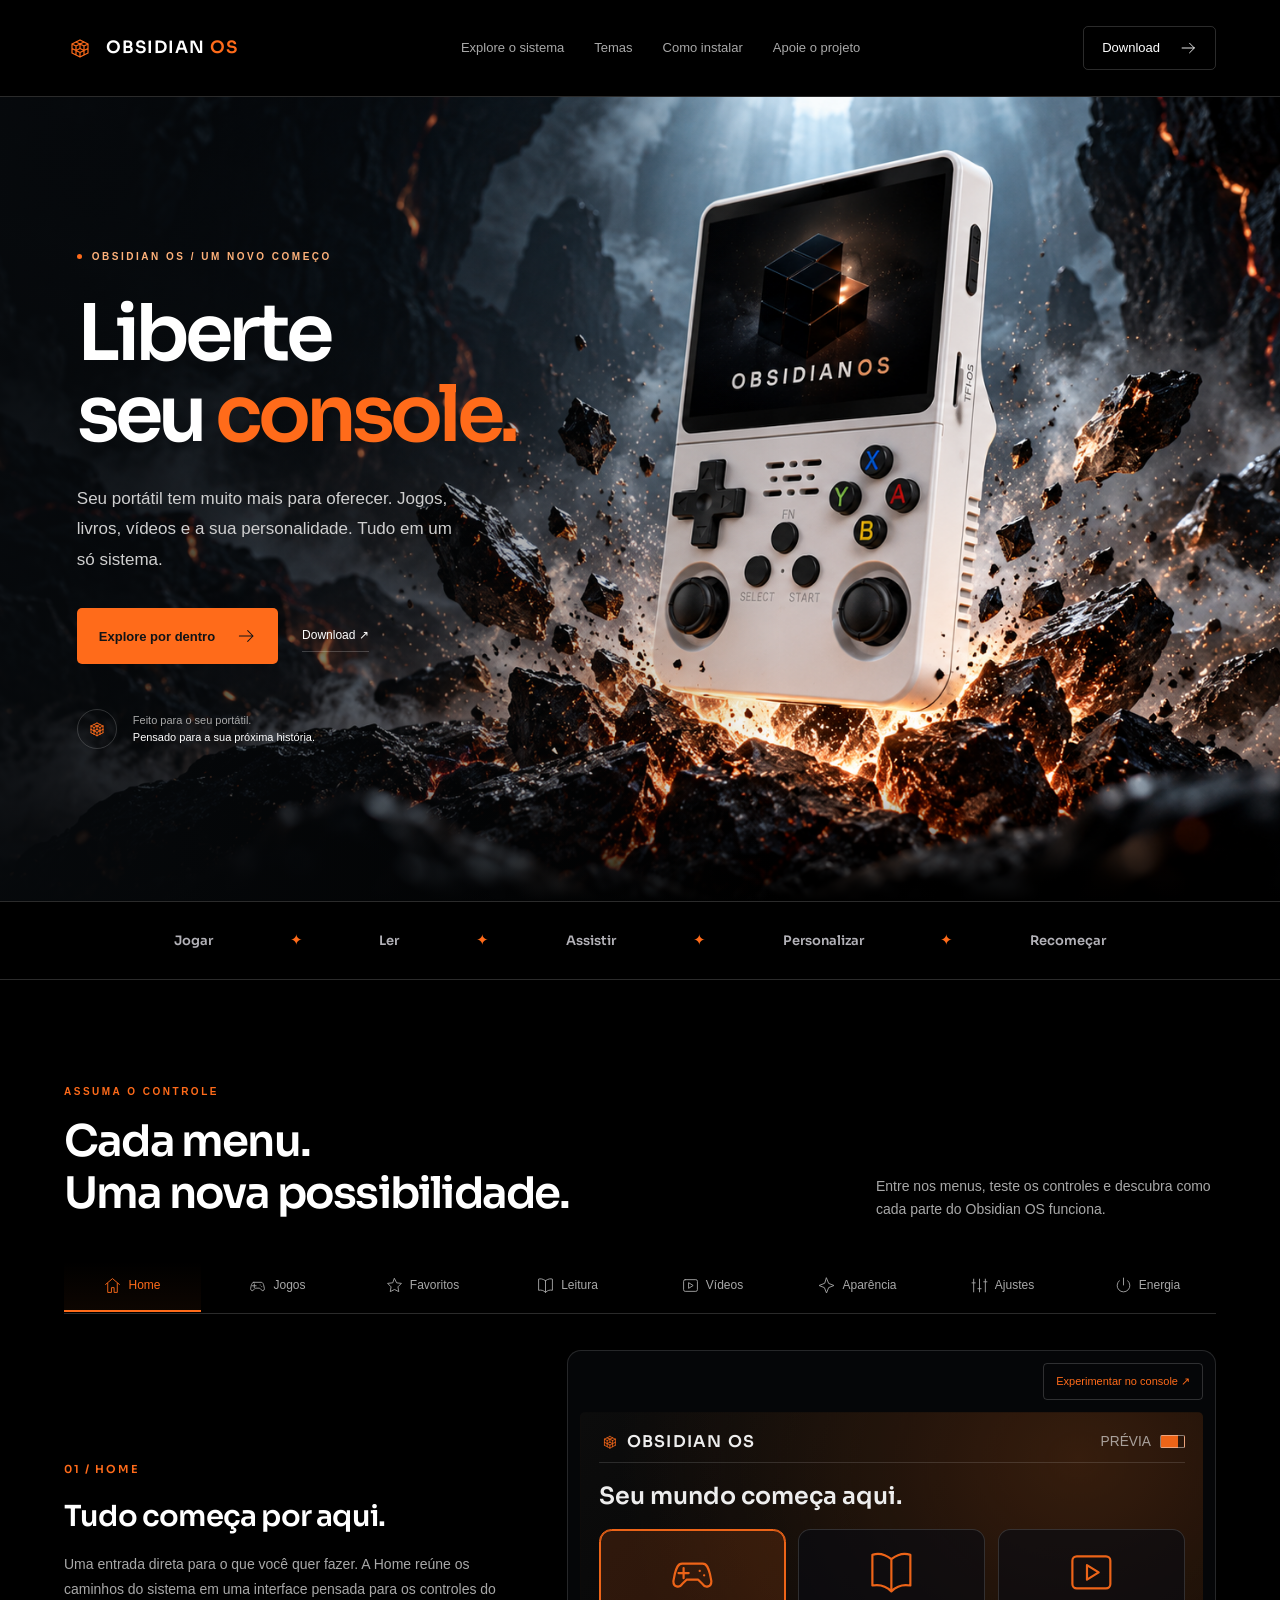
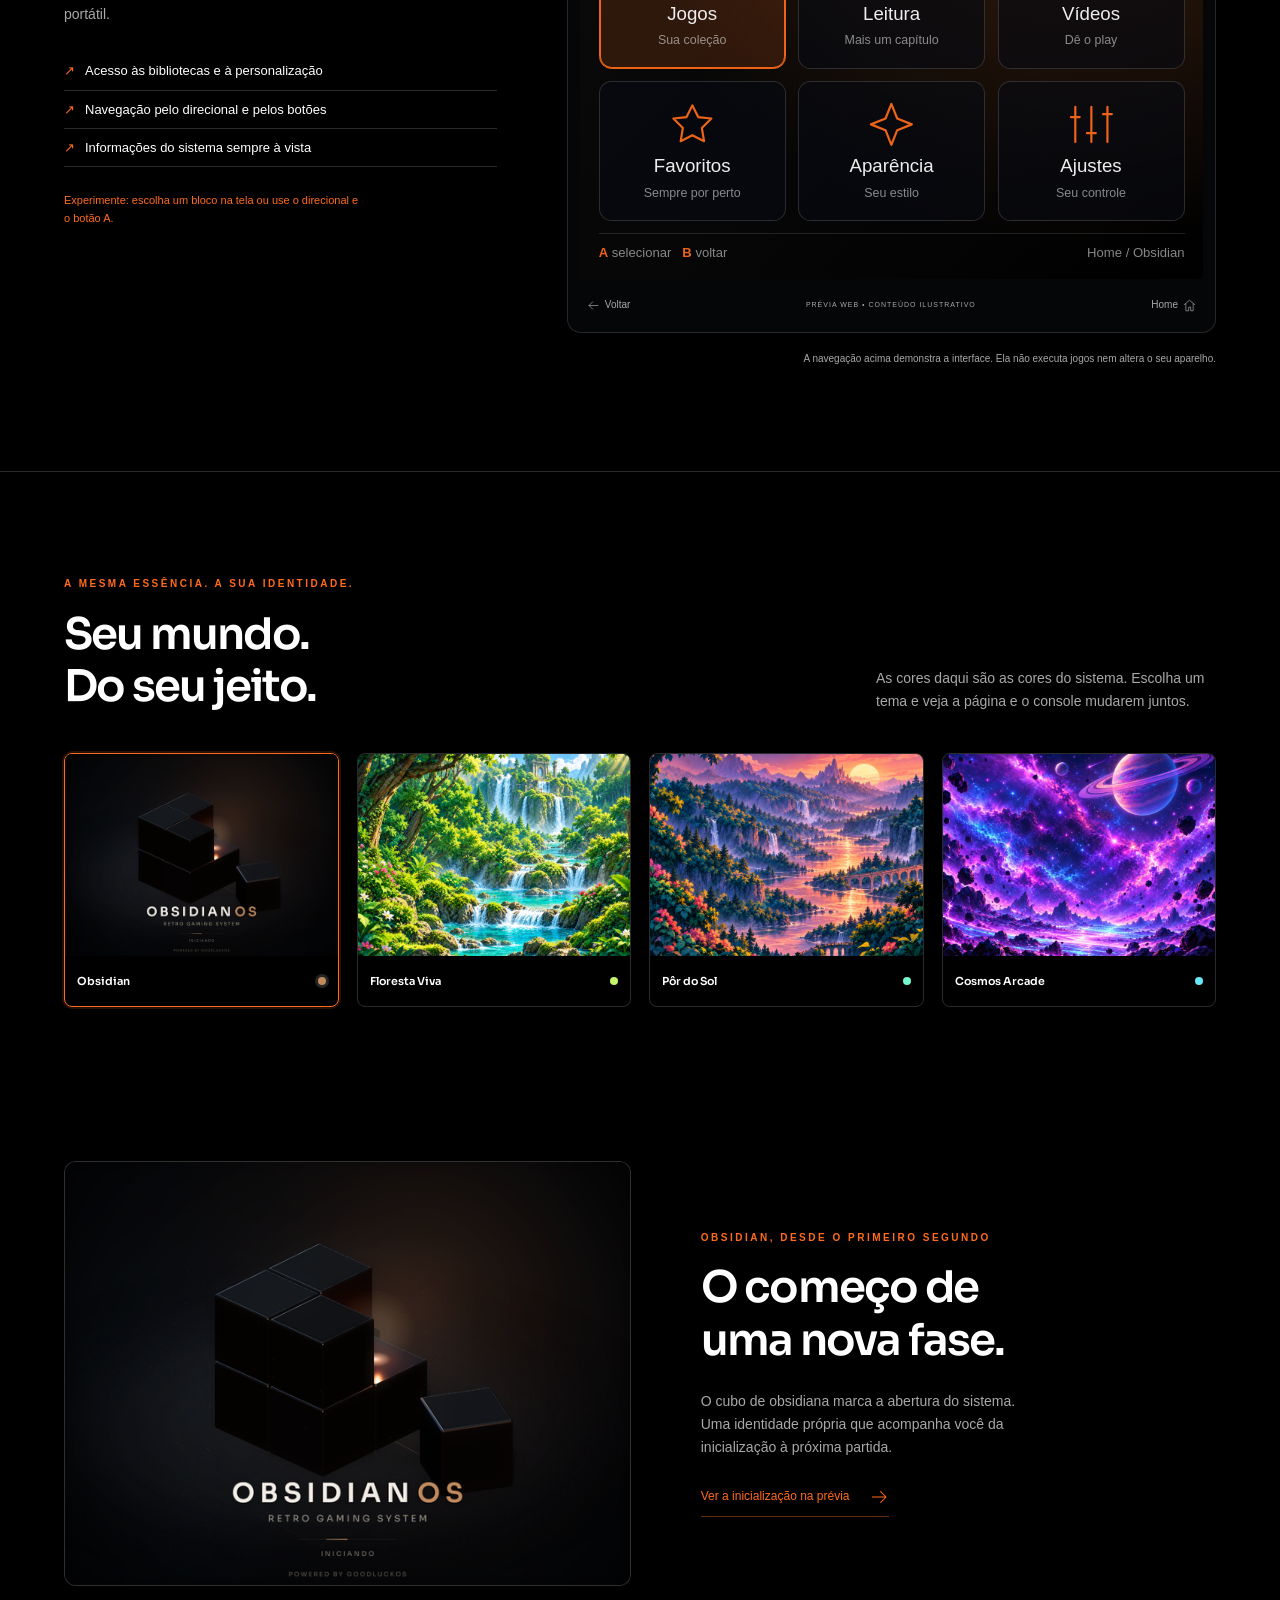
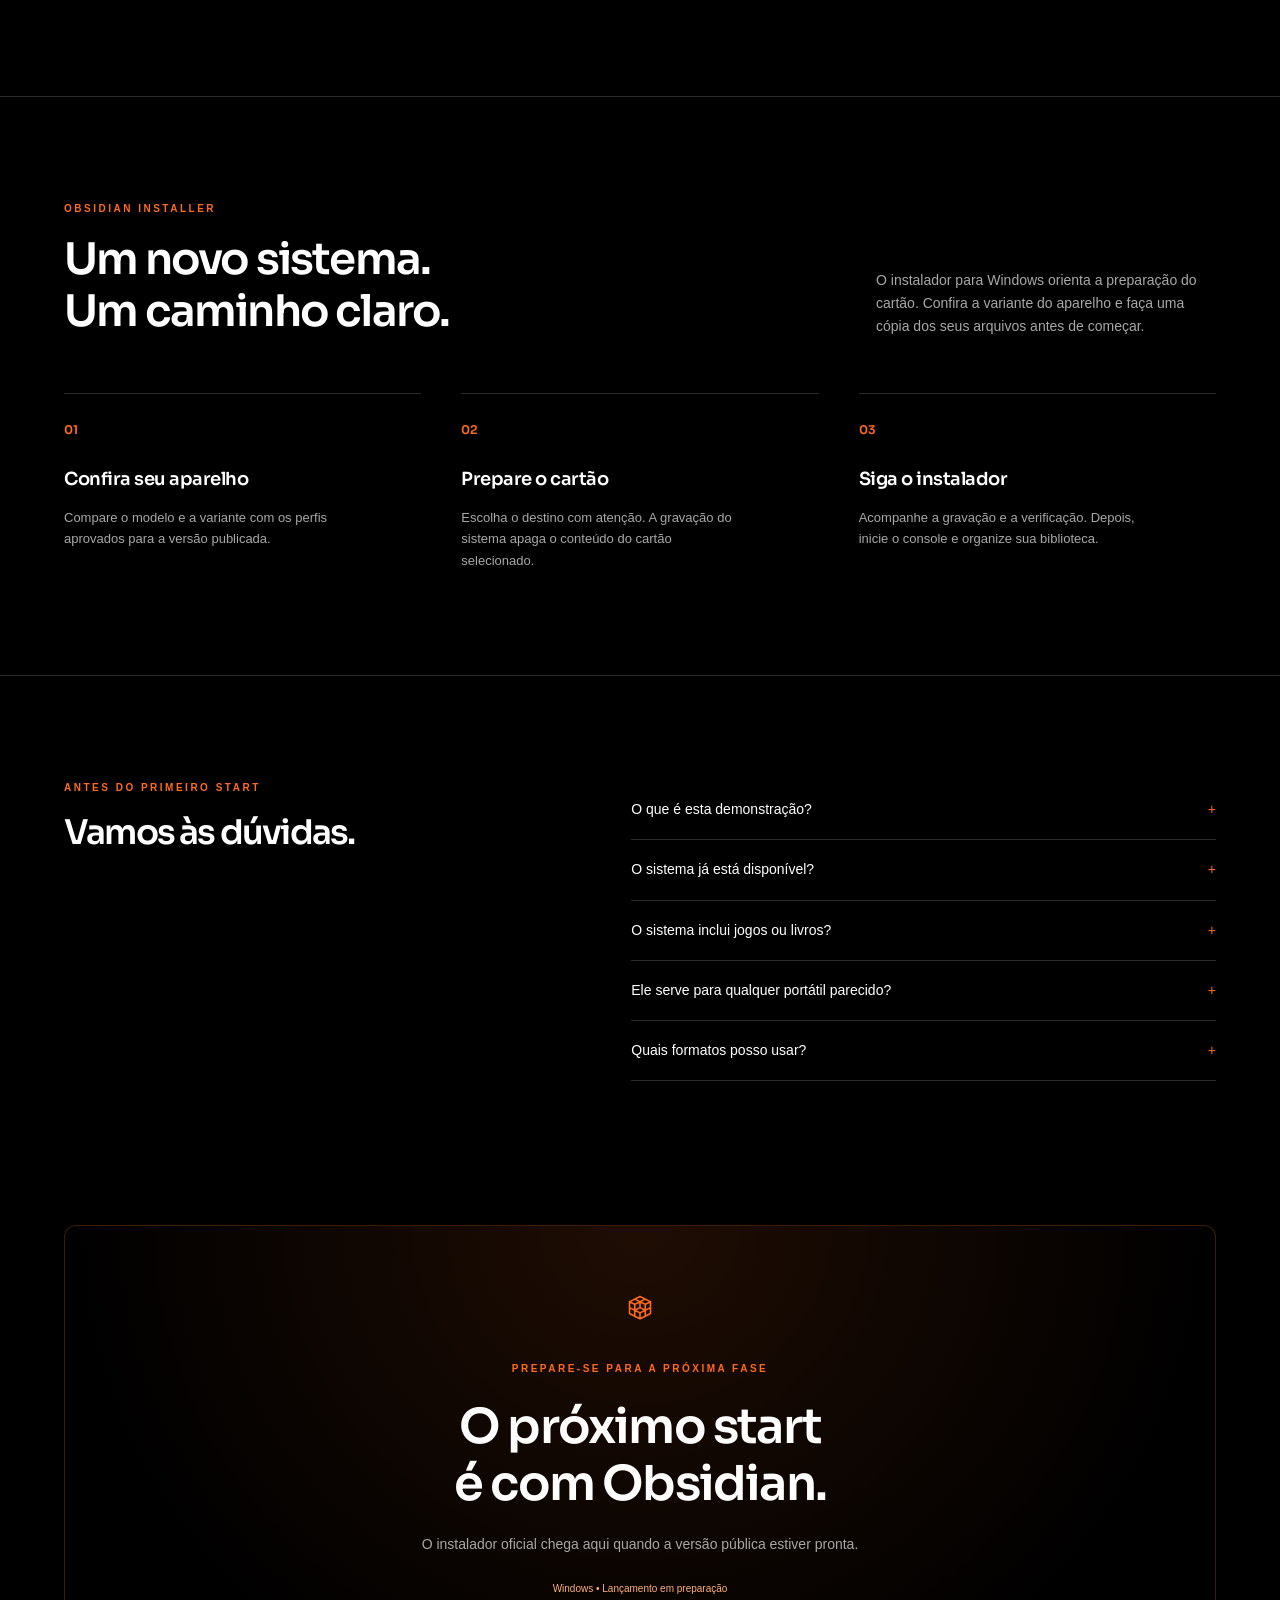
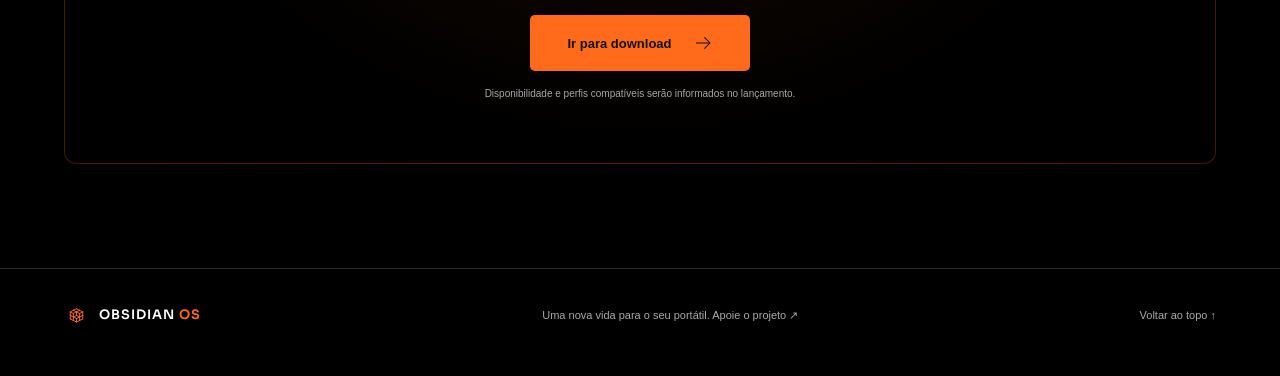
==== site-obsidian-os/index.html @ eca244ea "Obsidian OS 1.0 (r3): instalador, site e documentacao" ====
<!doctype html>
<html lang="pt-BR" data-theme="obsidian">
<head>
  <meta charset="utf-8">
  <meta name="viewport" content="width=device-width,initial-scale=1">
  <meta name="theme-color" content="#000000">
  <meta name="description" content="Liberte seu console com o Obsidian OS. Explore jogos, leitura, vídeos e personalização em uma demonstração interativa do sistema.">
  <meta property="og:title" content="Obsidian OS | Liberte seu console">
  <meta property="og:description" content="Uma nova experiência para o seu portátil. Explore cada menu do Obsidian OS.">
  <meta property="og:image" content="assets/hero-liberte-console.png">
  <title>Obsidian OS | Liberte seu console</title>
  <link rel="icon" href="favicon.svg?v=obsidian-sete">
  <link rel="preload" href="assets/Sora-SemiBold.ttf" as="font" type="font/ttf" crossorigin>
  <link rel="stylesheet" href="styles.css">
  <link rel="stylesheet" href="hero.css">
  <script src="app.js" defer></script>
</head>
<body>
  <a class="skip" href="#conteudo">Ir para o conteúdo</a>
  <svg class="symbols" xmlns="http://www.w3.org/2000/svg" aria-hidden="true">
    <symbol id="cube" viewBox="0 0 64 64"><path d="M16 24L16 33 M16 24L24 20 M16 24L24 28 M16 33L16 42 M16 33L24 37 M16 42L24 46 M24 20L32 16 M24 20L32 24 M24 28L24 37 M24 28L32 24 M24 37L24 46 M24 37L32 33 M24 37L32 41 M24 46L32 50 M32 16L40 20 M32 24L32 33 M32 24L40 20 M32 24L40 28 M32 33L40 37 M32 41L32 50 M32 41L40 37 M32 50L40 46 M40 20L48 24 M40 28L40 37 M40 28L48 24 M40 37L40 46 M40 37L48 33 M40 46L48 42 M48 24L48 33 M48 33L48 42" stroke-width="2.4"/></symbol>
    <symbol id="home" viewBox="0 0 32 32"><path d="m3 14 13-11 13 11M7 12v17h7v-9h5v9h6V12"/></symbol>
    <symbol id="games" viewBox="0 0 32 32"><path d="M9 10h14c3 0 4 3 5 7l1 5c0 4-4 5-6 2l-3-3h-8l-3 3c-2 3-6 2-6-2l1-5c1-4 2-7 5-7Z M10 13v7M6.5 16.5h7M21 15h.1M24 18h.1"/></symbol>
    <symbol id="favorites" viewBox="0 0 32 32"><path d="m16 3 4 8 9 1-6.5 6.5 1.5 9-8-4-8 4 1.5-9L3 12l9-1Z"/></symbol>
    <symbol id="reading" viewBox="0 0 32 32"><path d="M16 7v22M16 7C11 3 6 3 3 4v21c5-1 9 0 13 4 4-4 8-5 13-4V4c-3-1-8-1-13 3Z"/></symbol>
    <symbol id="videos" viewBox="0 0 32 32"><rect x="3" y="5" width="26" height="22" rx="3"/><path d="m13 11 8 5-8 5Z"/></symbol>
    <symbol id="themes" viewBox="0 0 32 32"><path d="m16 2 4 10 10 4-10 4-4 10-4-10L2 16l10-4Z"/></symbol>
    <symbol id="settings" viewBox="0 0 32 32"><path d="M5 4v24M16 4v24M27 4v24M2 11h6M13 22h6M24 9h6"/></symbol>
    <symbol id="power" viewBox="0 0 32 32"><path d="M16 2v13M8 7a12 12 0 1 0 16 0"/></symbol>
    <symbol id="arrow" viewBox="0 0 32 32"><path d="M4 16h23M18 7l9 9-9 9"/></symbol>
    <symbol id="back" viewBox="0 0 32 32"><path d="M27 16H5m9-9-9 9 9 9"/></symbol>
  </svg>

  <header class="header">
    <a class="brand" href="#inicio" aria-label="Obsidian OS, início"><svg><use href="#cube"/></svg><span>OBSIDIAN <b>OS</b></span></a>
    <nav aria-label="Navegação principal"><a href="#experiencia">Explore o sistema</a><a href="#temas">Temas</a><a href="#instalacao">Como instalar</a><a href="apoie.html">Apoie o projeto</a></nav>
    <a class="header-download" href="apoie.html">Download <svg><use href="#arrow"/></svg></a>
  </header>

  <main id="conteudo">
    <section class="hero" id="inicio">
      <img class="hero-art" src="assets/hero-liberte-console.png" alt="Console branco se libertando de uma rocha de obsidiana, entre fragmentos, poeira e luz cinematográfica" fetchpriority="high">
      <div class="hero-shade" aria-hidden="true"></div>
      <div class="hero-copy">
        <p class="eyebrow"><span></span> OBSIDIAN OS / UM NOVO COMEÇO</p>
        <h1>Liberte<br>seu <em>console.</em></h1>
        <p class="lead">Seu portátil tem muito mais para oferecer. Jogos, livros, vídeos e a sua personalidade. Tudo em um só sistema.</p>
        <div class="hero-actions"><a class="button primary" href="#experiencia">Explore por dentro <svg><use href="#arrow"/></svg></a><a class="subtle-link" href="apoie.html">Download ↗</a></div>
        <div class="hero-bottom"><span class="tiny-cube"><svg><use href="#cube"/></svg></span><p>Feito para o seu portátil.<br><strong>Pensado para a sua próxima história.</strong></p></div>
      </div>
    </section>

    <div class="feature-ribbon" aria-label="Áreas do sistema"><span>Jogar</span><i>✦</i><span>Ler</span><i>✦</i><span>Assistir</span><i>✦</i><span>Personalizar</span><i>✦</i><span>Recomeçar</span></div>

    <section class="explore section" id="experiencia">
      <div class="section-heading"><div><p class="eyebrow">ASSUMA O CONTROLE</p><h2>Cada menu.<br>Uma nova possibilidade.</h2></div><p>Entre nos menus, teste os controles e descubra como cada parte do Obsidian OS funciona.</p></div>
      <div class="menu-tabs" id="menu-tabs" role="tablist" aria-label="Menus do sistema"></div>
      <div class="explorer-panel" id="menu-panel" role="tabpanel" aria-labelledby="tab-home">
        <div class="menu-description" id="menu-description"></div>
        <div class="big-display-wrap">
          <button class="demo-view-toggle" id="demo-view-toggle" aria-pressed="false">Experimentar no console ↗</button>
          <div class="console-lab">        <div class="console-unit" tabindex="0" role="group" aria-label="Console interativo: use setas para navegar, Enter para abrir e Escape para voltar">
          <div class="case-edge" aria-hidden="true"><span>TF1-OS</span><i></i><i></i><i></i></div>
          <div class="console-case">
            <div class="screen-bezel">
              <div class="display demo-screen" id="hero-screen" aria-label="Tela do console"></div>
              <span class="bezel-word">OBSIDIAN OS</span>
            </div>
            <div class="controls">
              <div class="dpad" aria-label="Direcional">
                <button class="dir up" data-control="up" aria-label="Direcional para cima"><span>▴</span></button>
                <button class="dir left" data-control="left" aria-label="Direcional para esquerda"><span>◂</span></button>
                <span class="dir-center" aria-hidden="true"></span>
                <button class="dir right" data-control="right" aria-label="Direcional para direita"><span>▸</span></button>
                <button class="dir down" data-control="down" aria-label="Direcional para baixo"><span>▾</span></button>
              </div>
              <div class="speaker" aria-hidden="true"><i></i><i></i><i></i><i></i><i></i><i></i><i></i><i></i><i></i></div>
              <div class="face-buttons" aria-label="Botões de ação">
                <button class="face x" data-control="x" aria-label="X: abrir os temas">X</button>
                <button class="face y" data-control="y" aria-label="Y: abrir os favoritos">Y</button>
                <button class="face a" data-control="a" aria-label="A: confirmar">A</button>
                <button class="face b" data-control="b" aria-label="B: voltar">B</button>
              </div>
              <div class="function-buttons">
                <button data-control="fn" class="fn" aria-label="FN: energia"><span></span><small>FN</small></button>
                <button data-control="select" aria-label="SELECT: ajustes"><span></span><small>SELECT</small></button>
                <button data-control="start" aria-label="START: Home"><span></span><small>START</small></button>
              </div>
              <div class="analog analog-left" aria-hidden="true"><i></i></div>
              <div class="analog analog-right" aria-hidden="true"><i></i></div>
            </div>
            <div class="case-bottom" aria-hidden="true"><span></span><i></i></div>
          </div>
        </div>
</div>
          <div class="display demo-screen expanded" id="expanded-screen" tabindex="0" aria-label="Demonstração ampliada do menu"></div>
          <div class="preview-controls"><button data-control="b"><svg><use href="#back"/></svg> Voltar</button><span>PRÉVIA WEB • CONTEÚDO ILUSTRATIVO</span><button data-control="start">Home <svg><use href="#home"/></svg></button></div>
        </div>
      </div>
      <p class="demo-note">A navegação acima demonstra a interface. Ela não executa jogos nem altera o seu aparelho.</p>
    </section>

    <section class="themes-section section" id="temas">
      <div class="section-heading"><div><p class="eyebrow">A MESMA ESSÊNCIA. A SUA IDENTIDADE.</p><h2>Seu mundo.<br>Do seu jeito.</h2></div><p>As cores daqui são as cores do sistema. Escolha um tema e veja a página e o console mudarem juntos.</p></div>
      <div class="theme-gallery" id="theme-gallery"></div>
    </section>

    <section class="boot-section section">
      <div class="boot-art"><img src="assets/obsidian-boot.png" alt="Logo oficial de inicialização: cubos de obsidiana com luz cobre e o nome Obsidian OS" loading="lazy"></div>
      <div class="boot-copy"><p class="eyebrow">OBSIDIAN, DESDE O PRIMEIRO SEGUNDO</p><h2>O começo de<br>uma nova fase.</h2><p>O cubo de obsidiana marca a abertura do sistema. Uma identidade própria que acompanha você da inicialização à próxima partida.</p><button class="text-button" id="replay-boot">Ver a inicialização na prévia <svg><use href="#arrow"/></svg></button></div>
    </section>

    <section class="install-section section" id="instalacao">
      <div class="section-heading"><div><p class="eyebrow">OBSIDIAN INSTALLER</p><h2>Um novo sistema.<br>Um caminho claro.</h2></div><p>O instalador para Windows orienta a preparação do cartão. Confira a variante do aparelho e faça uma cópia dos seus arquivos antes de começar.</p></div>
      <ol class="install-steps">
        <li><span>01</span><h3>Confira seu aparelho</h3><p>Compare o modelo e a variante com os perfis aprovados para a versão publicada.</p></li>
        <li><span>02</span><h3>Prepare o cartão</h3><p>Escolha o destino com atenção. A gravação do sistema apaga o conteúdo do cartão selecionado.</p></li>
        <li><span>03</span><h3>Siga o instalador</h3><p>Acompanhe a gravação e a verificação. Depois, inicie o console e organize sua biblioteca.</p></li>
      </ol>
    </section>

    <section class="faq-section section" id="duvidas"><div><p class="eyebrow">ANTES DO PRIMEIRO START</p><h2>Vamos às dúvidas.</h2></div><div class="faq-list">
      <details><summary>O que é esta demonstração?</summary><p>Uma prévia interativa da interface para conhecer os menus. Os títulos e textos usados aqui são exemplos originais, e os controles afetam somente esta página.</p></details>
      <details><summary>O sistema já está disponível?</summary><p id="faq-availability">A versão pública está em preparação. O instalador oficial será disponibilizado nesta página com a versão, os perfis compatíveis e a verificação do arquivo.</p></details>
      <details><summary>O sistema inclui jogos ou livros?</summary><p>Não. Você adiciona a sua própria coleção. Jogos, livros, vídeos e saves pessoais não fazem parte do download do sistema.</p></details>
      <details><summary>Ele serve para qualquer portátil parecido?</summary><p>A aparência externa não determina a compatibilidade. O perfil precisa corresponder à placa e à tela do aparelho. Consulte os perfis publicados com a versão antes de instalar.</p></details>
      <details><summary>Quais formatos posso usar?</summary><p>A leitura oferece EPUB sem DRM, CBZ e pastas de imagens. Vídeos dependem do contêiner e dos codecs; H.264 com AAC é a referência de teste do projeto. A compatibilidade de cada jogo depende do emulador e do aparelho.</p></details>
    </div></section>

    <section class="download-section section" id="download">
      <div class="download-inner"><svg class="download-cube"><use href="#cube"/></svg><p class="eyebrow" id="release-eyebrow">PREPARE-SE PARA A PRÓXIMA FASE</p><h2 id="release-title">O próximo start<br>é com Obsidian.</h2><p id="release-description">O instalador oficial chega aqui quando a versão pública estiver pronta.</p><span class="release-meta" id="release-meta">Windows • Lançamento em preparação</span><a class="button primary" id="download-action" href="apoie.html">Ir para download <svg><use href="#arrow"/></svg></a><p class="download-footnote" id="release-footnote">Disponibilidade e perfis compatíveis serão informados no lançamento.</p></div>
    </section>
  </main>
  <footer class="footer"><a class="brand" href="#inicio"><svg><use href="#cube"/></svg><span>OBSIDIAN <b>OS</b></span></a><p>Uma nova vida para o seu portátil. <a href="apoie.html">Apoie o projeto ↗</a></p><a href="#inicio">Voltar ao topo ↑</a></footer>
  <div class="toast" id="toast" role="status" aria-live="polite"></div>
  <noscript><p class="noscript">Ative o JavaScript para navegar pela demonstração do console. As informações de instalação e as dúvidas continuam disponíveis.</p></noscript>
</body>
</html>
---- site-obsidian-os/styles.css ----
@font-face{font-family:Sora;src:url('assets/Sora-SemiBold.ttf') format('truetype');font-weight:600 900;font-display:swap}
:root{color-scheme:dark;--bg:#000000;--surface:#0b0b0b;--accent:#ff6b1a;--rgb:255,107,26;--secondary:#ffb27a;--ink:#ffffff;--muted:#a8a8a8;--line:#ffffff2b;--wallpaper:radial-gradient(ellipse at 80% 10%,#3a1f0e,transparent 65%),linear-gradient(135deg,#0d0d0d,#000000);--heading:Sora,'Segoe UI',sans-serif}
html[data-theme='floresta-viva']{--bg:#091b17;--surface:#123d32;--accent:#c4f36b;--rgb:196,243,107;--secondary:#a7f3d0;--wallpaper:linear-gradient(#092e2180,#071e15c9),url('assets/theme-forest.png')}
html[data-theme='por-do-sol']{--bg:#20131e;--surface:#4b293f;--accent:#75f7ca;--rgb:117,247,202;--secondary:#f0a6c8;--wallpaper:linear-gradient(#4b293f40,#291229b0),url('assets/theme-sunset.png')}
html[data-theme='cosmos-arcade']{--bg:#120e23;--surface:#302052;--accent:#67e8f9;--rgb:103,232,249;--secondary:#e879f9;--wallpaper:linear-gradient(#30205240,#180d32bb),url('assets/theme-cosmos.png')}
*{box-sizing:border-box}html{scroll-behavior:smooth;scroll-padding-top:90px}body{margin:0;background:var(--bg);color:var(--ink);font:16px/1.65 'Segoe UI',Arial,sans-serif;transition:background .35s}a{color:inherit;text-decoration:none}button,input{font:inherit}button{color:inherit;cursor:pointer;border:0}button:disabled{cursor:default;opacity:.4}button:focus-visible,a:focus-visible,input:focus-visible,[tabindex]:focus-visible,summary:focus-visible{outline:2px solid var(--accent);outline-offset:5px}svg{width:24px;height:24px;fill:none;stroke:currentColor;stroke-width:1.7;stroke-linecap:round;stroke-linejoin:round;flex-shrink:0}h1,h2,h3,p{margin:0}h1,h2,h3{font-family:var(--heading);font-weight:600}img{display:block;max-width:100%}.symbols{position:absolute;width:0;height:0;overflow:hidden}.skip{position:fixed;top:-100px;left:16px;z-index:100;background:var(--accent);color:var(--bg);padding:12px}.skip:focus{top:8px}
.header{max-width:1440px;padding:26px 5%;margin:auto;display:flex;align-items:center;justify-content:space-between;border-bottom:1px solid var(--line);gap:24px}.brand{display:flex;align-items:center;gap:10px;white-space:nowrap;font-family:var(--heading);font-size:17px;letter-spacing:1px}.brand svg{color:var(--accent);width:32px;height:32px}.brand b{color:var(--accent);font-weight:600}.header nav{display:flex;gap:30px;font-size:13px;color:var(--muted)}.header nav a:hover{color:var(--ink)}.header-download{display:flex;align-items:center;gap:20px;font-size:13px;border:1px solid var(--line);padding:9px 18px;border-radius:5px}.header-download svg{width:17px}
.hero{max-width:1440px;margin:auto;min-height:790px;display:grid;grid-template-columns:1fr 1.1fr;align-items:center;padding:30px 3% 40px 6%;position:relative;isolation:isolate;overflow:hidden}.hero-glow{position:absolute;inset:0;z-index:-1;background:radial-gradient(ellipse at 75% 48%,rgba(var(--rgb),.09),transparent 57%);pointer-events:none}.hero-copy{position:relative;z-index:5;padding-bottom:25px}.eyebrow{font-size:10px;letter-spacing:2.5px;font-weight:700;color:var(--accent);display:flex;align-items:center;gap:10px}.eyebrow>span{width:5px;height:5px;background:var(--accent);border-radius:50%}h1{font-size:clamp(60px,6.2vw,92px);line-height:1.04;letter-spacing:-5px;margin:28px 0}h1 em{font-style:normal;color:var(--accent)}.lead{max-width:405px;font-size:17px;color:var(--muted);line-height:1.8}.hero-actions{display:flex;align-items:center;gap:24px;margin-top:33px;flex-wrap:wrap}.button{display:inline-flex;gap:22px;align-items:center;justify-content:center;padding:16px 22px;border-radius:5px;font-weight:700;font-size:13px;min-height:52px;transition:transform .2s,filter .2s}.button:hover{transform:translateY(-2px);filter:brightness(1.1)}.primary{background:var(--accent);color:#111315}.button svg{width:19px}.subtle-link{font-size:12px;border-bottom:1px solid #ffffff33;padding:5px 0}.hero-bottom{display:flex;align-items:center;gap:16px;margin-top:70px;color:var(--muted);font-size:11px;line-height:1.6}.hero-bottom strong{color:var(--ink);font-weight:400}.tiny-cube{display:grid;place-items:center;width:40px;height:40px;border:1px solid var(--line);border-radius:50%;color:var(--accent)}
/* The shell is drawn in CSS; the screen and every physical button remain interactive. */
.hero-stage{position:relative;height:720px;min-width:0}.rock-scene{position:absolute;width:100%;height:100%;object-fit:contain;z-index:3;pointer-events:none;left:0;top:12px;filter:drop-shadow(0 30px 25px #0008)}.console-unit{position:absolute;z-index:2;width:320px;left:50%;top:62px;transform:translateX(-50%) rotate(-6deg);filter:drop-shadow(13px 24px 20px #000b);border-radius:35px;isolation:isolate}.console-case{position:relative;z-index:1;background:linear-gradient(105deg,#f3f3ed,#d1d3ce 75%,#eee);border:2px solid #f9faf3;box-shadow:inset -7px 0 7px #acb0ab,inset 5px 2px 9px #fff;border-radius:29px 29px 38px 38px;padding:13px 12px 18px;overflow:hidden}.case-edge{position:absolute;top:7px;bottom:-4px;left:15px;right:-19px;background:linear-gradient(90deg,#e4e6df,#afb3ae);border:1px solid #f5f5ec;border-radius:29px 36px 42px 33px;transform:skewY(1deg)}.case-edge>span{position:absolute;right:-1px;top:39%;writing-mode:vertical-rl;font:8px Arial;color:#757974}.case-edge i{position:absolute;right:4px;width:6px;height:35px;border-radius:4px;background:#353936;top:45px;box-shadow:inset 2px 0 3px #000}.case-edge i:nth-of-type(2){top:58%;height:12px;background:#929891}.case-edge i:nth-of-type(3){top:65%;height:45px;width:5px;background:repeating-linear-gradient(#8b908a 0 2px,#dfe3db 2px 6px)}.screen-bezel{background:linear-gradient(130deg,#252726,#131614);border:2px solid #868b85;border-radius:15px 15px 8px 8px;padding:10px 9px 3px;box-shadow:inset 0 0 5px #000}.display{position:relative;aspect-ratio:4/3;container-type:inline-size;overflow:hidden;background:#090b0f;color:#fff;font-family:'Segoe UI',sans-serif;line-height:1.3}.bezel-word{display:block;text-align:center;font:5px/16px var(--heading);letter-spacing:2px;color:#89918b}.controls{height:227px;position:relative;border-top:1px solid #b0b5ad;margin-top:12px}.dpad{position:absolute;width:89px;height:89px;left:4px;top:23px;filter:drop-shadow(2px 3px 2px #0006)}.dir,.dir-center{position:absolute;width:30px;height:30px;background:linear-gradient(135deg,#363935,#181b18);border:1px solid #181b18;box-shadow:inset 1px 1px 2px #666c62;color:#60665d;display:grid;place-items:center;font:13px Arial;padding:0}.dir:hover{color:#b5bdb0}.dir:active,.face:active{filter:brightness(1.5)}.up{left:29px;top:0;border-radius:5px 5px 0 0}.left{left:0;top:29px;border-radius:5px 0 0 5px}.right{right:0;top:29px;border-radius:0 5px 5px 0}.down{left:29px;bottom:0;border-radius:0 0 5px 5px}.dir-center{left:29px;top:29px;border:0;box-shadow:none;background:#292d28;z-index:1}.dir-center:after{content:'';width:14px;height:14px;border-radius:50%;box-shadow:inset 1px 1px 3px #141612}.speaker{position:absolute;left:114px;top:29px;display:grid;grid-template-columns:repeat(3,9px);gap:6px 5px}.speaker i{height:4px;background:#373d37;box-shadow:inset 1px 1px 1px #080b08;border-radius:4px}.speaker i:nth-child(3n+2){opacity:.4}.face-buttons{position:absolute;right:0;top:20px;width:90px;height:96px}.face{position:absolute;width:30px;height:30px;display:grid;place-items:center;font:20px/1 Arial;border-radius:50%;background:linear-gradient(135deg,#3e443d,#151a15);box-shadow:0 0 0 3px #9da49a,2px 3px 3px #0006,inset 1px 1px 3px #71786c;padding:0}.face.x{top:0;left:30px;color:#5896df}.face.y{top:32px;left:0;color:#83b863}.face.a{top:32px;right:0;color:#e55454}.face.b{bottom:0;left:30px;color:#d4cb52}.function-buttons{position:absolute;top:94px;left:101px;width:80px;height:62px;display:flex;justify-content:center;gap:8px;padding-top:28px}.function-buttons button{background:none;padding:0;color:#7a8176;display:flex;flex-direction:column;align-items:center}.function-buttons button>span{width:22px;height:22px;border-radius:50%;background:linear-gradient(130deg,#3c413b,#171b16);box-shadow:1px 2px 2px #0007,inset 1px 1px 2px #646b5e}.function-buttons small{font:6px/13px Arial}.function-buttons .fn{position:absolute;top:-9px;left:29px;flex-direction:column-reverse}.function-buttons .fn>span{width:18px;height:24px}.analog{position:absolute;bottom:7px;width:64px;height:64px;border-radius:50%;background:linear-gradient(125deg,#777f74,#c5cbc0);padding:7px;box-shadow:inset 2px 3px 3px #7f877a}.analog-left{left:7px}.analog-right{right:4px}.analog i{display:block;width:100%;height:100%;border-radius:50%;background:radial-gradient(circle at 45% 40%,#343a32 30%,#1d221b 64%,#535b4c 67%,#171c16 73%);box-shadow:2px 4px 3px #0008}.case-bottom{display:flex;justify-content:center;gap:8px;padding-top:8px;opacity:.5}.case-bottom span{height:3px;width:21px;background:#969e90;border-radius:3px}.case-bottom i{width:3px;height:3px;border-radius:50%;background:#798d6b}.stage-label{position:absolute;bottom:1px;left:50%;transform:translateX(-50%);white-space:nowrap;font-size:8px;letter-spacing:1.4px;color:#ddd1c3;z-index:5;display:flex;align-items:center;gap:8px}.pulse{width:5px;height:5px;background:var(--accent);border-radius:50%;box-shadow:0 0 12px var(--accent)}.scene-caption{position:absolute;right:-3px;top:40%;writing-mode:vertical-rl;font-size:8px;letter-spacing:2px;color:#777}
.feature-ribbon{display:flex;justify-content:center;align-items:center;gap:6vw;padding:26px 20px;border-block:1px solid var(--line);font-family:var(--heading);font-size:13px;color:#b3b2b8}.feature-ribbon i{font-style:normal;color:var(--accent);font-size:15px}.section{max-width:1280px;margin:auto;padding:104px 5%}.section-heading{display:flex;align-items:end;justify-content:space-between;gap:40px;margin-bottom:40px}.section-heading>p{max-width:340px;color:var(--muted);font-size:14px}.section h2{font-size:clamp(30px,3.4vw,48px);line-height:1.2;letter-spacing:-1.8px;margin-top:16px}.menu-tabs{display:flex;border-bottom:1px solid var(--line);overflow-x:auto;scrollbar-width:thin;gap:8px;margin-bottom:36px;padding:0 0 1px}.menu-tab{background:none;display:flex;align-items:center;justify-content:center;gap:7px;padding:15px 13px;font-size:12px;color:var(--muted);border-bottom:2px solid transparent;white-space:nowrap;flex:1}.menu-tab svg{width:17px;height:17px}.menu-tab[aria-selected='true']{color:var(--accent);border-color:var(--accent);background:linear-gradient(transparent,rgba(var(--rgb),.05))}.explorer-panel{display:grid;grid-template-columns:.8fr 1.2fr;gap:70px;align-items:center;min-height:420px}.menu-description .menu-number{font-family:var(--heading);font-size:11px;letter-spacing:2px;color:var(--accent)}.menu-description h3{font-size:29px;line-height:1.3;letter-spacing:-.8px;margin:16px 0}.menu-description>p{font-size:14px;color:var(--muted);line-height:1.8}.menu-description ul{list-style:none;padding:0;margin:25px 0}.menu-description li{padding:8px 0;border-bottom:1px solid var(--line);font-size:13px;display:flex;gap:10px;align-items:center}.menu-description li:before{content:'↗';color:var(--accent)}.menu-description .menu-hint{font-size:11px;line-height:1.6;color:var(--accent);max-width:300px}.big-display-wrap{border-radius:14px;background:#050608;border:1px solid #ffffff22;padding:12px;box-shadow:0 18px 65px #0004}.expanded{border-radius:5px}.preview-controls{display:flex;align-items:center;justify-content:space-between;gap:10px;padding:14px 3px 2px;color:var(--muted)}.preview-controls button{display:flex;align-items:center;gap:5px;font-size:10px;background:none;padding:4px}.preview-controls svg{width:13px;height:13px}.preview-controls>span{font-size:7px;letter-spacing:1px}.demo-note{font-size:10px;text-align:right;color:var(--muted);margin-top:18px}
.themes-section{border-top:1px solid var(--line)}.theme-gallery{display:grid;grid-template-columns:repeat(4,1fr);gap:18px}.theme-card{padding:0;background:none;text-align:left;border:1px solid var(--line);border-radius:8px;overflow:hidden;transition:transform .2s,border-color .2s}.theme-card:hover{transform:translateY(-5px)}.theme-card[aria-pressed='true']{border-color:var(--accent);box-shadow:0 0 0 2px rgba(var(--rgb),.15)}.theme-card img{width:100%;aspect-ratio:1.35;object-fit:cover}.theme-card:first-child img{object-fit:contain;background:#080808}.theme-card>span{display:flex;align-items:center;justify-content:space-between;padding:16px 12px;font-size:11px;font-family:var(--heading)}.theme-card i{width:8px;height:8px;border-radius:50%;background:var(--swatch)}.theme-card[aria-pressed='true'] i{box-shadow:0 0 0 3px #ffffff25}.boot-section{display:grid;grid-template-columns:1.1fr 1fr;align-items:center;gap:70px;padding-block:50px 110px}.boot-art{background:#050506;border-radius:12px;border:1px solid var(--line);overflow:hidden}.boot-art img{width:100%}.boot-copy>p:not(.eyebrow){color:var(--muted);font-size:14px;margin:23px 0;max-width:340px}.text-button{display:inline-flex;align-items:center;gap:20px;background:none;color:var(--accent);font-size:12px;padding:0 0 7px;border-bottom:1px solid rgba(var(--rgb),.4)}.text-button svg{width:19px}.install-section{border-top:1px solid var(--line)}.install-steps{display:grid;grid-template-columns:repeat(3,1fr);gap:40px;padding:0;list-style:none;margin:55px 0 0}.install-steps li{padding-top:22px;border-top:1px solid var(--line)}.install-steps li>span{font:12px var(--heading);color:var(--accent)}.install-steps h3{font-size:18px;margin:23px 0 12px;letter-spacing:-.5px}.install-steps p{font-size:13px;color:var(--muted);max-width:280px}.faq-section{display:grid;grid-template-columns:1fr 1.2fr;gap:80px;border-top:1px solid var(--line)}.faq-section h2{font-size:34px}.faq-list details{border-bottom:1px solid var(--line);padding:18px 0}.faq-list summary{cursor:pointer;list-style:none;font-size:14px;display:flex;justify-content:space-between;gap:16px}.faq-list summary::-webkit-details-marker{display:none}.faq-list summary:after{content:'+';color:var(--accent)}.faq-list details[open] summary:after{content:'−'}.faq-list p{font-size:13px;line-height:1.8;color:var(--muted);padding:16px 22px 4px 0}.download-section{padding-top:40px}.download-inner{padding:60px 24px;text-align:center;background:radial-gradient(ellipse at 50% 0,rgba(var(--rgb),.12),transparent 70%);border:1px solid rgba(var(--rgb),.25);border-radius:12px}.download-cube{color:var(--accent);width:42px;height:42px;margin-bottom:25px}.download-inner .eyebrow{justify-content:center}.download-inner h2{font-size:48px;margin:20px 0}.download-inner>p:not(.eyebrow){font-size:14px;color:var(--muted);max-width:530px;margin:0 auto 20px}.release-meta{display:block;font-size:10px;color:var(--secondary);margin:25px 0 18px}.download-inner>.button{min-width:220px}.is-disabled{opacity:.55;cursor:default}.is-disabled:hover{transform:none;filter:none}.download-inner .download-footnote{font-size:10px!important;margin:15px auto 0!important;overflow-wrap:anywhere}.footer{max-width:1280px;padding:30px 5% 45px;margin:auto;border-top:1px solid var(--line);display:flex;align-items:center;justify-content:space-between;gap:30px}.footer p,.footer>a:last-child{font-size:11px;color:var(--muted)}.footer .brand{font-size:13px}.footer .brand svg{width:25px}.toast{position:fixed;left:50%;bottom:24px;transform:translate(-50%,20px);background:var(--accent);color:#101513;padding:12px 20px;border-radius:6px;font-size:13px;z-index:100;opacity:0;pointer-events:none;transition:opacity .2s,transform .2s;max-width:90vw;text-align:center;box-shadow:0 10px 30px #0006}.toast.visible{opacity:1;transform:translate(-50%,0)}.noscript{padding:20px;text-align:center}
/* Container-relative sizes keep the same interface legible in both displays. */
.ui-shell{height:100%;display:flex;flex-direction:column;background:var(--wallpaper);background-position:center;background-size:cover;padding:3cqw;gap:2cqw}.ui-top{display:flex;justify-content:space-between;align-items:center;font-size:2.4cqw;color:#ffffffa3;padding-bottom:1.5cqw;border-bottom:1px solid #ffffff24}.ui-logo{font-family:var(--heading);font-size:2.6cqw;letter-spacing:.2cqw;display:flex;align-items:center;gap:1cqw;color:#fff}.ui-logo svg{width:3.5cqw;height:3.5cqw;color:var(--accent)}.ui-battery{display:flex;align-items:center;gap:1.4cqw;font-size:2.2cqw}.ui-battery i{width:4cqw;height:2cqw;border:1px solid #ffffff77;border-radius:.3cqw;background:linear-gradient(90deg,var(--accent) 75%,transparent 75%)}.ui-main{flex:1;min-height:0;overflow:auto;display:flex;flex-direction:column;gap:2cqw;scrollbar-width:thin}.ui-foot{display:flex;gap:3cqw;justify-content:space-between;align-items:center;font-size:2.1cqw;color:#ffffff90;padding-top:1.5cqw;border-top:1px solid #ffffff20}.ui-foot b{font-weight:600;color:var(--accent)}.ui-title{font-family:var(--heading);font-size:3.8cqw;line-height:1.2;margin:1cqw 0}.ui-grid{display:grid;grid-template-columns:repeat(3,1fr);grid-template-rows:repeat(2,1fr);gap:2cqw;flex:1;min-height:0}.ui-tile{border-radius:2cqw;border:1px solid #ffffff28;background:#080b13a3;padding:2.6cqw 1.4cqw;display:flex;flex-direction:column;justify-content:center;align-items:center;gap:1.5cqw;color:#fff;font-size:3cqw}.ui-tile svg{width:9cqw;height:9cqw;color:var(--accent);stroke-width:1.5}.ui-tile small{font-size:2cqw;color:#ffffff8f}.demo-screen .selected{border-color:var(--accent)!important;box-shadow:inset 0 0 0 1px var(--accent);background-color:rgba(var(--rgb),.16)}.demo-screen button:focus-visible{outline-offset:0;outline-width:1px}.ui-card-grid{display:grid;grid-template-columns:repeat(3,1fr);gap:2cqw;flex:1;min-height:0}.ui-card{position:relative;border:1px solid #ffffff30;border-radius:1.5cqw;background:#090c16cc;padding:1.5cqw;display:flex;flex-direction:column;text-align:left;min-height:0;overflow:hidden;gap:1.4cqw}.cover{display:block;min-height:0;background-position:center;background-size:cover;border-radius:1cqw;background-color:#22283a}.ui-card .cover{flex:1;width:100%}.cover.forest{background-image:url('assets/theme-forest.png')}.cover.sunset{background-image:url('assets/theme-sunset.png')}.cover.cosmos{background-image:url('assets/theme-cosmos.png')}.cover.obsidian{background-image:url('assets/obsidian-boot.png')}.ui-card strong{font-size:3cqw;font-weight:600;line-height:1.2}.ui-card small{font-size:2.2cqw;color:#ffffff8f}.favorite-star{position:absolute;top:3cqw;right:3cqw;font-size:4cqw;color:var(--accent);text-shadow:0 1px 4px #000}.ui-list{display:flex;flex-direction:column;gap:2cqw;flex:1;min-height:0}.ui-row{border:1px solid #ffffff25;border-radius:1.4cqw;background:#05080e9e;padding:2.2cqw 3cqw;display:flex;justify-content:space-between;align-items:center;gap:2cqw;font-size:3cqw;text-align:left}.ui-row svg{width:5cqw;height:5cqw;color:var(--accent)}.ui-row small{font-size:2.3cqw;color:#ffffff8f}.ui-details{display:grid;grid-template-columns:.7fr 1fr;gap:4cqw;flex:1;min-height:0;padding:1cqw 0}.ui-detail-copy{display:flex;flex-direction:column;justify-content:center;align-items:start;gap:3cqw;overflow:auto}.ui-detail-copy h3{font-size:4cqw;line-height:1.2}.ui-detail-copy p{font-size:2.8cqw;line-height:1.5;color:#ffffffb0}.ui-action{background:var(--accent);color:#10151a;padding:2cqw 3cqw;font-size:2.7cqw;border-radius:1cqw}.ui-empty{display:grid;place-content:center;text-align:center;gap:2cqw;font-size:3cqw;padding:7cqw;color:#ffffffb0;flex:1}.reader{height:100%;background:#e9ddc5;color:#302a22;display:flex;flex-direction:column;padding:3cqw;gap:2cqw}.reader[data-paper='dark']{background:#15171b;color:#d9dce4}.reader[data-paper='light']{background:#f6f4ee;color:#272a31}.reader-head{display:flex;align-items:center;justify-content:space-between;font-size:2.5cqw;border-bottom:1px solid #8885;padding-bottom:2cqw}.reader-tools{display:flex;gap:1cqw}.reader-tools button,.reader-bottom button{background:#8882;color:inherit;border:1px solid #8884;border-radius:.6cqw;font-size:2.5cqw;padding:1cqw 2cqw}.reader-content{flex:1;min-height:0;overflow:auto;font-family:Georgia,serif;font-size:var(--reader-size,3.3cqw);line-height:1.8}.reader-content h3{font-size:4cqw;font-family:var(--heading);margin:1cqw 0 3cqw}.reader-content p{margin:0 0 2cqw}.reader-bottom{display:flex;align-items:center;justify-content:space-between;border-top:1px solid #8885;padding-top:1.5cqw;font-size:2.4cqw}.ui-settings{display:flex;flex-direction:column;gap:4cqw;padding:2cqw;flex:1}.ui-settings label{font-size:3cqw;display:grid;grid-template-columns:1fr auto;gap:1cqw}.ui-settings input{width:100%;grid-column:1/-1;accent-color:var(--accent);height:3cqw;cursor:pointer}.ui-settings output{color:var(--accent)}.ui-settings button{background:#ffffff0e;padding:2cqw;border:1px solid #ffffff29;border-radius:1cqw;font-size:3cqw;text-align:left}.ui-settings p{font-size:2.5cqw;color:#ffffff90}.ui-themes{display:grid;grid-template-columns:1fr 1fr;grid-template-rows:1fr 1fr;gap:2cqw;flex:1;min-height:0}.ui-theme{border:1px solid #ffffff30;position:relative;border-radius:1.5cqw;overflow:hidden;background-size:cover;background-position:center;display:flex;align-items:end;padding:2cqw;text-align:left}.ui-theme span{font-size:2.8cqw;background:#06080dd9;padding:1cqw 2cqw;border-radius:.5cqw}.ui-theme[data-theme='obsidian']{background-image:url('assets/obsidian-boot.png')}.ui-theme[data-theme='floresta-viva']{background-image:url('assets/theme-forest.png')}.ui-theme[data-theme='por-do-sol']{background-image:url('assets/theme-sunset.png')}.ui-theme[data-theme='cosmos-arcade']{background-image:url('assets/theme-cosmos.png')}.ui-theme[aria-pressed='true']{border-color:var(--accent);box-shadow:inset 0 0 0 1px var(--accent)}.ui-modal{display:flex;flex-direction:column;align-items:center;justify-content:center;gap:4cqw;padding:6cqw 5cqw;text-align:center;flex:1}.ui-modal>svg{width:10cqw;height:10cqw;color:var(--accent)}.ui-modal h3{font-size:4cqw}.ui-modal p{font-size:2.8cqw;color:#ffffffaa;line-height:1.6}.ui-modal>div{display:flex;gap:2cqw}.ui-action.secondary{background:#ffffff17;color:#fff}.screen-off{height:100%;display:flex;flex-direction:column;align-items:center;justify-content:center;gap:4cqw;background:#06080c;color:#888f9c;text-align:center;font-size:3cqw}.screen-off svg{color:var(--accent);width:9cqw;height:9cqw}.screen-off button{font-size:3cqw;background:#ffffff14;padding:2cqw 4cqw;border-radius:1cqw}.boot-screen{height:100%;background:#000;display:flex;align-items:center;justify-content:center}.boot-screen img{width:100%;height:100%;object-fit:contain;animation:boot-in 1s ease both}@keyframes boot-in{from{opacity:0;transform:scale(.97)}to{opacity:1;transform:scale(1)}}
.rock-scene{z-index:1}.ui-tile{min-height:0;padding:1.8cqw 1cqw;gap:1cqw}.ui-tile svg{width:7.5cqw;height:7.5cqw}.boot-art{aspect-ratio:4/3}.skip{top:8px;width:1px;height:1px;overflow:hidden;clip-path:inset(50%);padding:0}.skip:focus{width:auto;height:auto;clip-path:none;padding:12px}
@media(min-width:1440px){.hero{padding-left:90px}.hero-stage{height:760px}.console-unit{top:80px;width:340px}.controls{height:240px}.speaker{left:124px}.function-buttons{left:111px}}
@media(max-width:1100px){h1{font-size:65px;letter-spacing:-3px}.hero{padding-left:5%;min-height:720px;grid-template-columns:1fr 1fr}.hero-stage{height:650px;width:110%;margin-left:-5%}.console-unit{width:280px;top:70px}.controls{height:207px}.dpad{transform:scale(.85);transform-origin:left top;left:1px}.face-buttons{transform:scale(.85);transform-origin:right top;right:0}.speaker{left:94px;transform:scale(.85)}.function-buttons{left:81px;transform:scale(.85);top:88px}.analog{width:58px;height:58px;bottom:2px}.scene-caption{display:none}.stage-label{font-size:7px;letter-spacing:.6px}.hero-bottom{margin-top:40px}.explorer-panel{gap:35px}.menu-tab{padding:14px 9px}.menu-tab svg{display:none}.section-heading>p{max-width:300px}.boot-section{gap:40px}.faq-section{gap:35px}.feature-ribbon{gap:4vw}}
@media(max-width:760px){html{scroll-padding-top:30px}.header{padding:20px 5%;gap:10px}.header nav{display:none}.brand{font-size:13px}.brand svg{width:27px;height:27px}.header-download{font-size:11px;padding:7px 12px;gap:10px}.hero{display:flex;flex-direction:column;padding:50px 6% 25px;min-height:0}.hero-copy{width:100%;padding-bottom:0}.eyebrow{font-size:8px;letter-spacing:1.8px}h1{font-size:clamp(55px,11vw,82px);letter-spacing:-3px;margin:25px 0}.lead{font-size:15px;max-width:430px}.hero-actions{margin-top:27px;gap:22px}.hero-bottom{display:none}.hero-stage{width:100%;max-width:520px;height:620px;margin:20px 0 0}.console-unit{top:65px;width:280px}.rock-scene{width:110%;max-width:none;left:-5%}.stage-label{bottom:-2px}.feature-ribbon{gap:4vw;overflow:hidden;font-size:9px;padding:20px 12px}.feature-ribbon i{font-size:10px}.section{padding:70px 6%}.section-heading{display:block;margin-bottom:30px}.section-heading>p{max-width:430px;margin-top:20px;font-size:13px}.section h2{font-size:34px;letter-spacing:-1.2px}.menu-tabs{margin:0 -6.8% 30px;padding-inline:6%;gap:8px}.menu-tab{flex:none;min-height:47px;padding:10px 13px}.menu-tab svg{display:block;width:15px;height:15px}.explorer-panel{display:flex;flex-direction:column;align-items:stretch;gap:24px;min-height:0}.menu-description h3{font-size:25px;margin:10px 0}.menu-description>p{font-size:13px}.menu-description ul{margin:16px 0}.menu-description li{font-size:12px;padding:7px 0}.menu-description .menu-hint{max-width:none}.big-display-wrap{padding:8px;border-radius:10px}.demo-note{text-align:left;line-height:1.6}.theme-gallery{grid-template-columns:1fr 1fr;gap:14px}.theme-card>span{padding:13px 10px;font-size:10px}.boot-section{display:flex;flex-direction:column;gap:30px;padding-top:10px}.boot-art{width:100%;max-width:500px}.boot-copy{width:100%}.boot-copy>p:not(.eyebrow){max-width:none}.install-steps{grid-template-columns:1fr;gap:26px;margin-top:35px}.install-steps h3{margin:12px 0 8px;font-size:18px}.install-steps p{max-width:none}.faq-section{display:block}.faq-list{margin-top:25px}.faq-list summary{font-size:13px}.download-section{padding-top:15px}.download-inner{padding:40px 18px}.download-inner h2{font-size:34px}.download-inner>p:not(.eyebrow){font-size:13px}.footer{padding:28px 6%;flex-wrap:wrap;gap:20px}.footer p{order:3;width:100%}.footer>a:last-child{margin-left:auto}.preview-controls>span{font-size:6px;letter-spacing:.5px}}
@media(max-width:380px){.hero-stage{height:560px}.console-unit{width:250px;top:58px}.controls{height:190px}.dpad{transform:scale(.75)}.face-buttons{transform:scale(.75)}.speaker{left:82px;transform:scale(.75)}.function-buttons{left:69px;transform:scale(.75);top:77px}.analog{width:51px;height:51px}.hero-actions{gap:18px}.subtle-link{font-size:11px}.feature-ribbon{gap:3vw;font-size:8px}}
/* Lift the entire device clear of the crater so its silhouette and controls stay visible. */
.console-unit{margin-top:-40px}
@media(prefers-reduced-motion:reduce){html{scroll-behavior:auto}*,*:before,*:after{animation:none!important;transition:none!important}}
---- site-obsidian-os/hero.css ----
/* One complete cinematic photograph spans the hero. */
@media(max-width:760px){.hero-art{mask-image:linear-gradient(to bottom,transparent,#000 19%,#000 91%,transparent)}}
.hero{max-width:none;min-height:760px;height:min(850px,calc(100svh - 96px));display:flex;padding:70px max(6%,calc((100vw - 1260px)/2));align-items:center;background:#090c0f;overflow:hidden}
.hero-art{position:absolute;inset:0;width:100%;height:100%;max-width:none;object-fit:cover;object-position:65% center;z-index:0}
.hero-shade{position:absolute;inset:0;z-index:1;pointer-events:none;background:linear-gradient(90deg,rgba(7,10,13,.88),rgba(7,10,13,.4) 35%,transparent 61%),linear-gradient(0deg,var(--bg),transparent 15%)}
.hero-copy{max-width:540px;width:45%;padding:0}.hero h1{font-size:clamp(64px,6.1vw,92px)}.hero .lead{color:#cfcfcf;max-width:380px}.hero-bottom{margin-top:45px}.hero .eyebrow{color:#ffb27a}.hero .primary{background:#ff6b1a}.hero h1 em{color:#ff6b1a}
.demo-view-toggle{display:block;margin:0 0 12px auto;background:none;border:1px solid var(--line);border-radius:4px;padding:8px 12px;color:var(--accent);font-size:11px}
.console-lab{display:none;position:relative;min-height:640px;background:radial-gradient(ellipse at center,rgba(var(--rgb),.1),transparent 65%)}
.console-lab .console-unit{top:45px;margin-top:0;width:320px;transform:translateX(-50%)}
.console-mode .console-lab{display:block}.console-mode .expanded{display:none}
.console-lab .controls{height:227px}.console-lab .speaker{left:114px;transform:none}.console-lab .function-buttons{left:101px;top:94px;transform:none}.console-lab .dpad,.console-lab .face-buttons{transform:none}.console-lab .analog{width:64px;height:64px}
@media(min-width:1700px){.hero{height:900px;max-height:none}.hero-art{object-position:center}}
@media(max-width:1100px) and (min-width:761px){.hero{min-height:690px;padding-inline:5%}.hero-copy{width:48%}.hero h1{font-size:66px}.hero-art{object-position:58% center}}
@media(max-width:760px){.hero{display:block;height:970px;min-height:0;padding:42px 6% 0}.hero-copy{width:100%;max-width:480px}.hero h1{font-size:clamp(53px,10vw,76px);margin:23px 0}.hero .lead{font-size:14px;max-width:340px}.hero .hero-actions{gap:18px;margin-top:22px}.hero-art{top:300px;height:670px;object-position:73% center}.hero-shade{background:linear-gradient(180deg,#0a0d10 0,#0a0d10 24%,rgba(10,13,16,.8) 32%,transparent 47%,transparent 89%,var(--bg) 100%)}.hero-bottom{display:none}.hero .eyebrow{font-size:8px}.console-lab{min-height:570px}.console-lab .console-unit{width:280px;top:30px}.console-lab .controls{height:207px}.console-lab .dpad{transform:scale(.85)}.console-lab .face-buttons{transform:scale(.85)}.console-lab .speaker{left:94px;transform:scale(.85)}.console-lab .function-buttons{left:81px;top:88px;transform:scale(.85)}.console-lab .analog{width:58px;height:58px}}
@media(max-width:380px){.hero{height:920px}.hero-art{top:340px;height:580px}.hero h1{font-size:51px}.hero-shade{background:linear-gradient(180deg,#0a0d10 0,#0a0d10 31%,transparent 53%,transparent 90%,var(--bg))}.console-lab{min-height:530px}.console-lab .console-unit{width:248px;top:20px}.console-lab .speaker{left:79px}.console-lab .function-buttons{left:66px}.console-lab .dpad,.console-lab .face-buttons{transform:scale(.75)}}
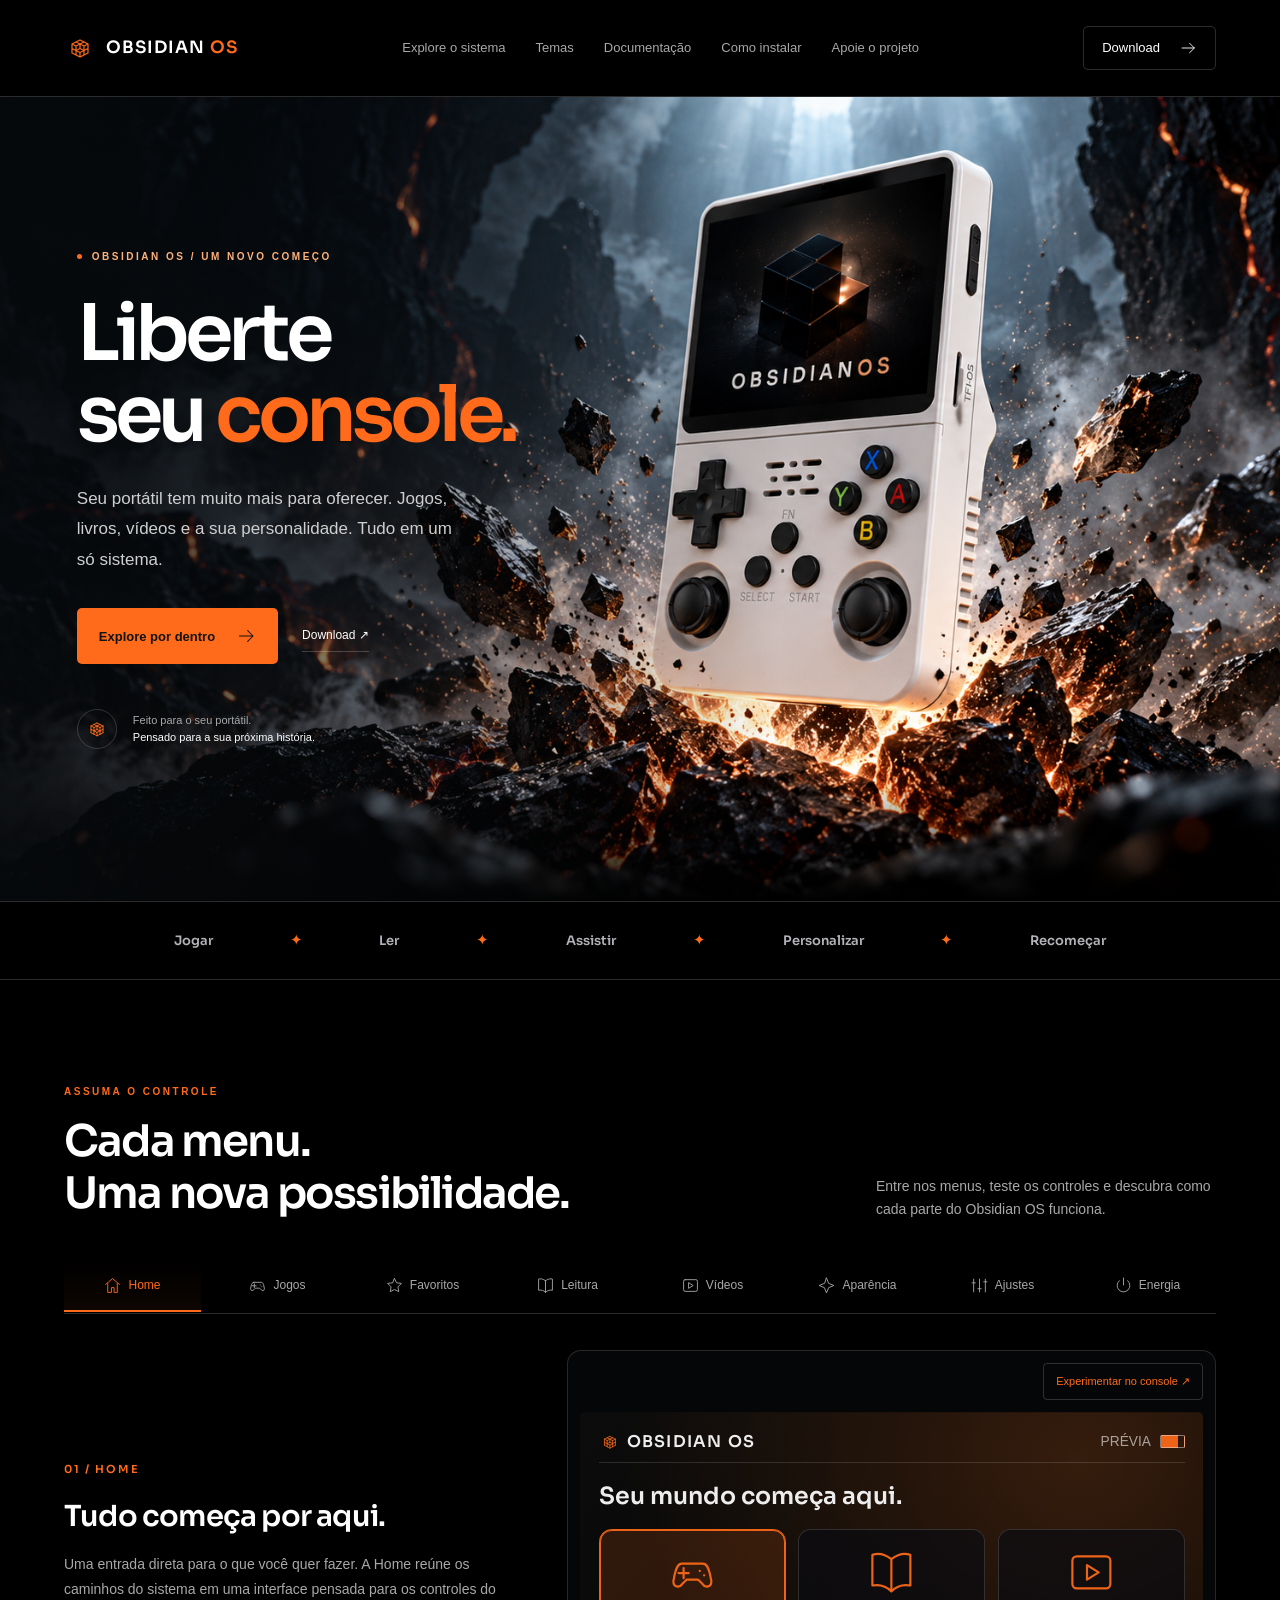
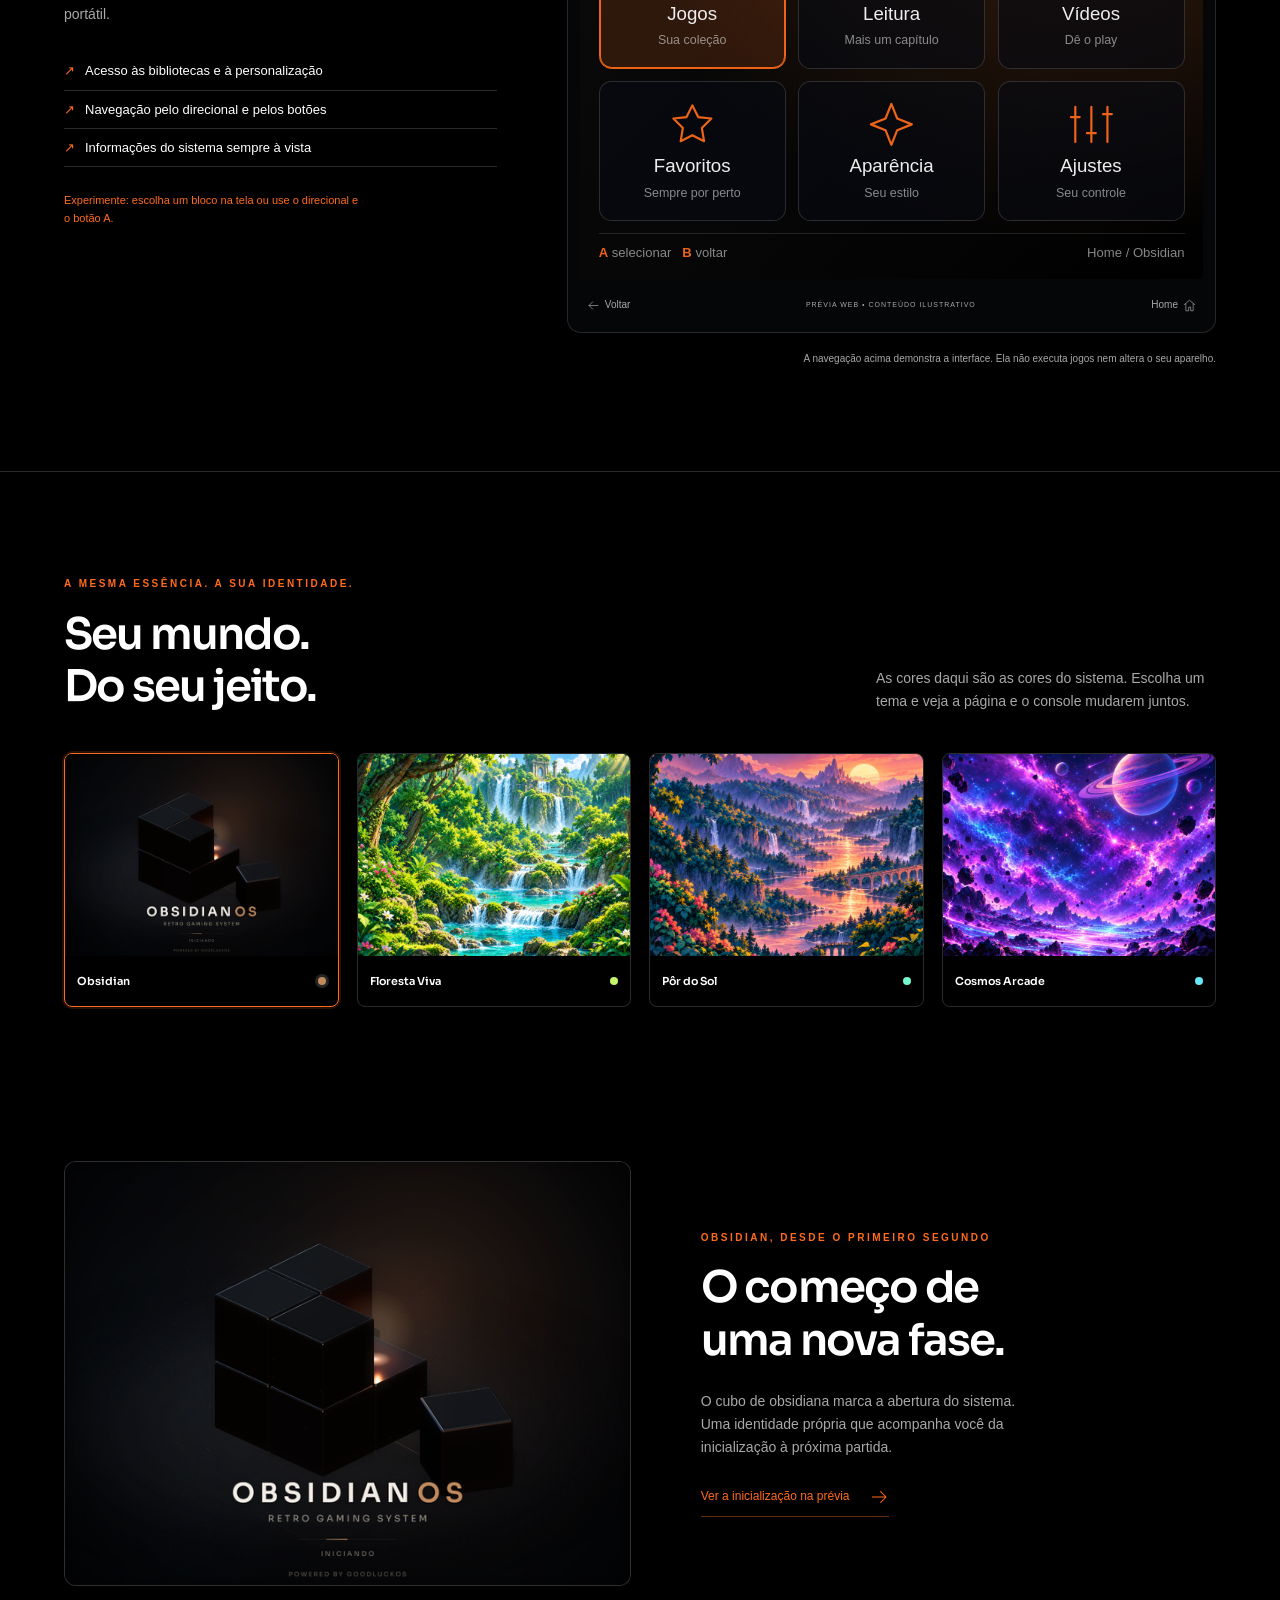
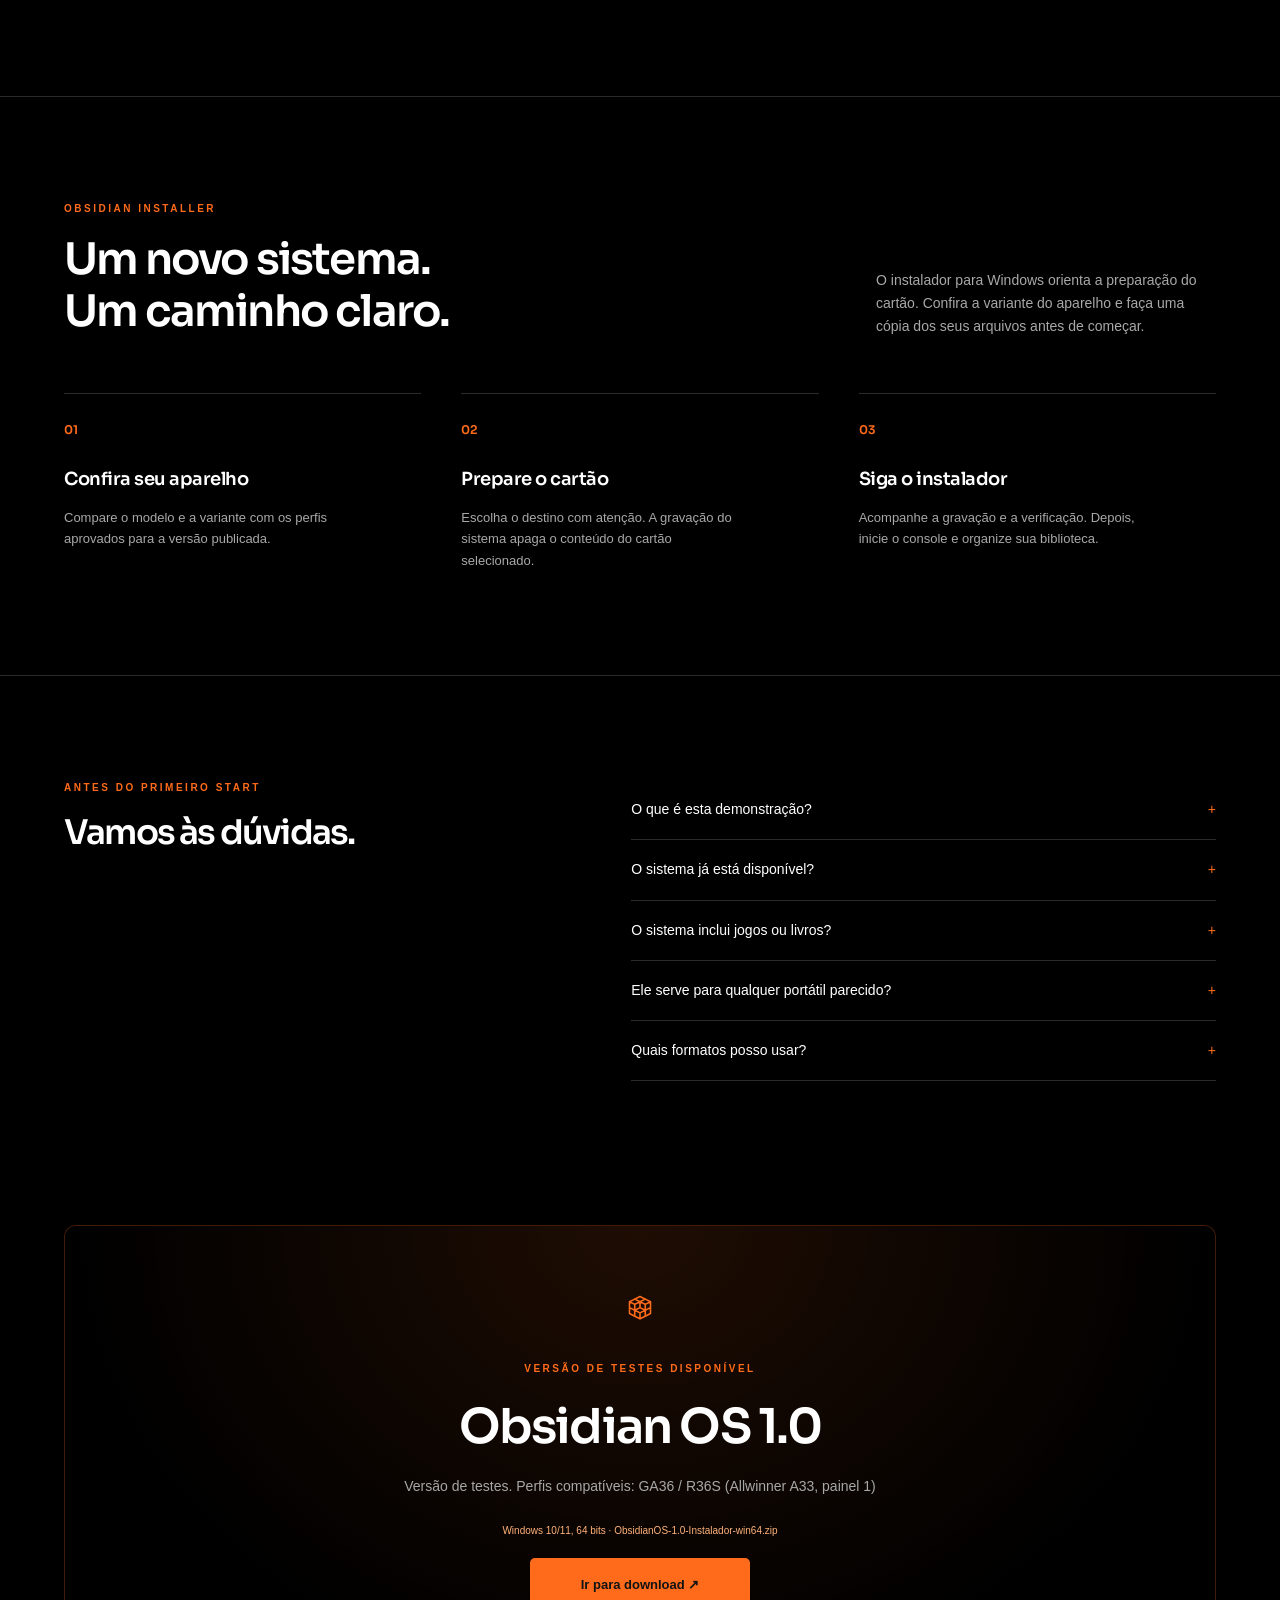
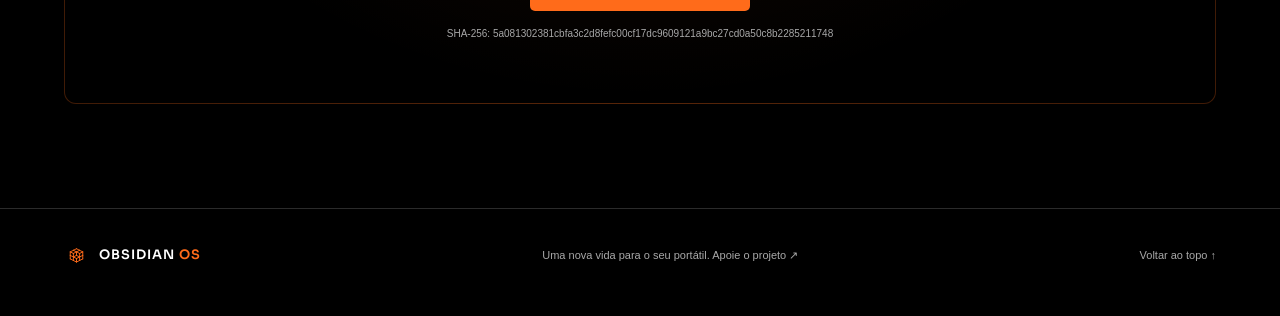
==== commit 2136831d: "Site: pagina de documentacao (compatibilidade, formatos e antes de doar/baixar)" ====
--- a/site-obsidian-os/index.html
+++ b/site-obsidian-os/index.html
@@ -33,7 +33,7 @@
 
   <header class="header">
     <a class="brand" href="#inicio" aria-label="Obsidian OS, início"><svg><use href="#cube"/></svg><span>OBSIDIAN <b>OS</b></span></a>
-    <nav aria-label="Navegação principal"><a href="#experiencia">Explore o sistema</a><a href="#temas">Temas</a><a href="#instalacao">Como instalar</a><a href="apoie.html">Apoie o projeto</a></nav>
+    <nav aria-label="Navegação principal"><a href="#experiencia">Explore o sistema</a><a href="#temas">Temas</a><a href="documentacao.html">Documentação</a><a href="#instalacao">Como instalar</a><a href="apoie.html">Apoie o projeto</a></nav>
     <a class="header-download" href="apoie.html">Download <svg><use href="#arrow"/></svg></a>
   </header>
 
